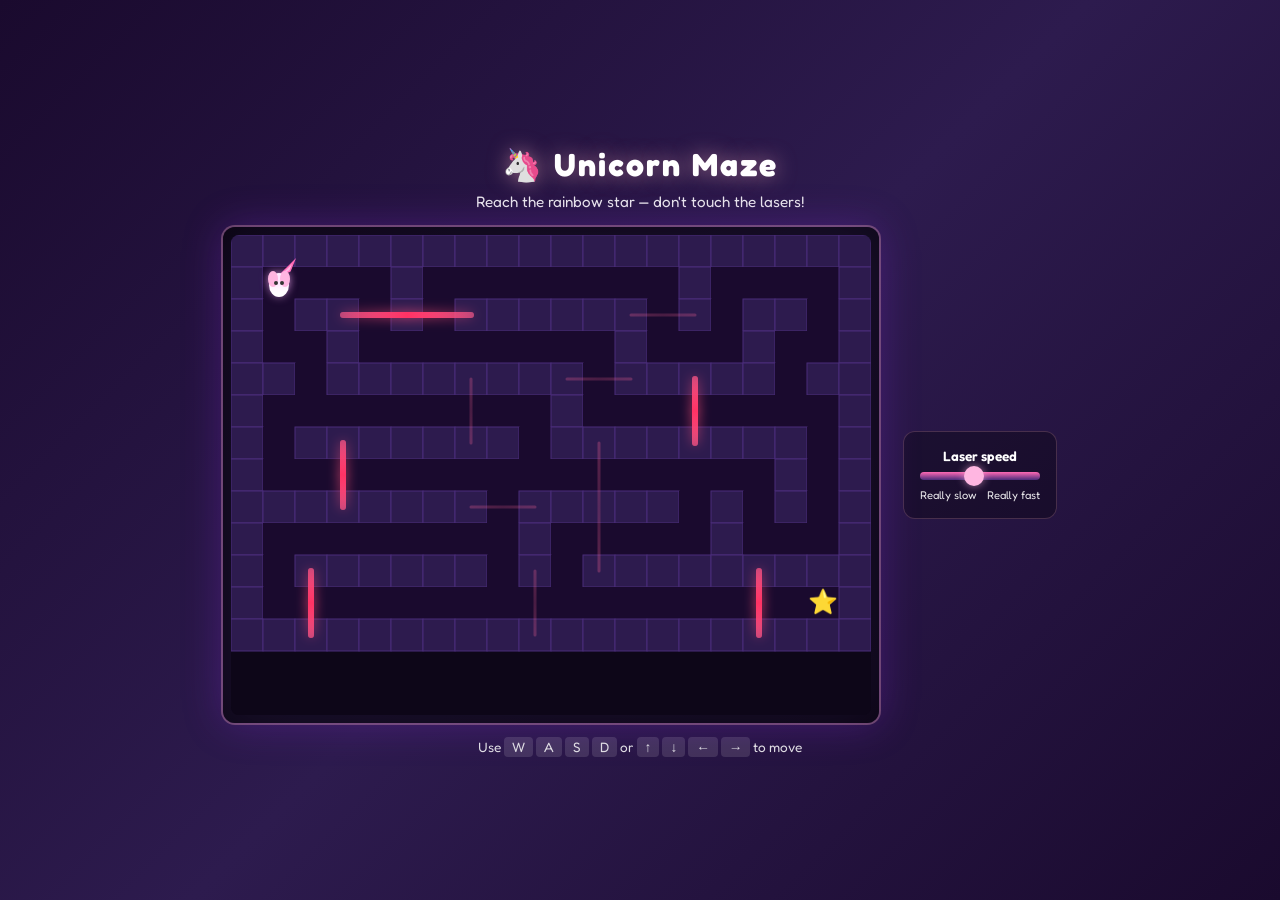
==== unicorn-maze/index.html @ 155fbad3 "feat: rainbow maze v1" ====
<!DOCTYPE html>
<html lang="en">
<head>
  <meta charset="UTF-8">
  <meta name="viewport" content="width=device-width, initial-scale=1.0">
  <title>Unicorn Maze — Evade the Lasers</title>
  <style>
    @import url('https://fonts.googleapis.com/css2?family=Fredoka:wght@400;600&display=swap');

    * {
      margin: 0;
      padding: 0;
      box-sizing: border-box;
    }

    body {
      min-height: 100vh;
      display: flex;
      flex-direction: column;
      align-items: center;
      justify-content: center;
      background: linear-gradient(135deg, #1a0a2e 0%, #2d1b4e 50%, #1a0a2e 100%);
      font-family: 'Fredoka', sans-serif;
      color: #fff;
      overflow: hidden;
    }

    h1 {
      font-size: 2rem;
      margin-bottom: 0.5rem;
      text-shadow: 0 0 20px rgba(255, 182, 193, 0.5);
      letter-spacing: 2px;
    }

    .subtitle {
      font-size: 0.95rem;
      opacity: 0.9;
      margin-bottom: 1rem;
    }

    .game-wrapper {
      display: flex;
      align-items: center;
      gap: 1.5rem;
    }

    #game-container {
      position: relative;
      background: rgba(0, 0, 0, 0.4);
      border-radius: 12px;
      padding: 8px;
      box-shadow:
        0 0 0 2px rgba(255, 182, 193, 0.3),
        0 0 40px rgba(138, 43, 226, 0.3),
        inset 0 0 60px rgba(0, 0, 0, 0.5);
    }

    .laser-speed-panel {
      display: flex;
      flex-direction: column;
      align-items: center;
      gap: 0.5rem;
      padding: 1rem;
      background: rgba(0, 0, 0, 0.3);
      border-radius: 12px;
      border: 1px solid rgba(255, 182, 193, 0.2);
    }

    .laser-speed-panel label {
      font-size: 0.85rem;
      font-weight: 600;
      white-space: nowrap;
    }

    .laser-speed-panel input[type="range"] {
      width: 120px;
      height: 8px;
      -webkit-appearance: none;
      appearance: none;
      background: linear-gradient(to top, #4a2c7a, #ff69b4);
      border-radius: 4px;
      outline: none;
    }

    .laser-speed-panel input[type="range"]::-webkit-slider-thumb {
      -webkit-appearance: none;
      width: 20px;
      height: 20px;
      border-radius: 50%;
      background: #ffb6e1;
      cursor: pointer;
      box-shadow: 0 0 8px rgba(255, 182, 225, 0.6);
    }

    .laser-speed-panel input[type="range"]::-moz-range-thumb {
      width: 20px;
      height: 20px;
      border-radius: 50%;
      background: #ffb6e1;
      cursor: pointer;
      border: none;
      box-shadow: 0 0 8px rgba(255, 182, 225, 0.6);
    }

    .laser-speed-labels {
      display: flex;
      justify-content: space-between;
      width: 100%;
      font-size: 0.7rem;
      opacity: 0.9;
    }

    #game-canvas {
      display: block;
      border-radius: 8px;
      background: #0d0618;
      image-rendering: pixelated;
      image-rendering: crisp-edges;
    }

    .controls {
      margin-top: 1rem;
      font-size: 0.85rem;
      opacity: 0.85;
    }

    .controls kbd {
      background: rgba(255, 255, 255, 0.15);
      padding: 2px 8px;
      border-radius: 4px;
      font-family: inherit;
    }

    #message {
      position: absolute;
      top: 50%;
      left: 50%;
      transform: translate(-50%, -50%);
      font-size: 1.5rem;
      font-weight: 600;
      text-align: center;
      padding: 1.5rem 2rem;
      border-radius: 12px;
      pointer-events: none;
      opacity: 0;
      transition: opacity 0.3s;
      z-index: 10;
      text-shadow: 0 2px 10px rgba(0,0,0,0.8);
    }

    #message.show {
      opacity: 1;
      pointer-events: auto;
    }

    #message.win {
      background: linear-gradient(135deg, rgba(0, 255, 136, 0.3), rgba(0, 200, 100, 0.2));
      border: 2px solid rgba(0, 255, 136, 0.6);
      box-shadow: 0 0 30px rgba(0, 255, 136, 0.4);
    }

    #message.lose {
      background: linear-gradient(135deg, rgba(255, 80, 80, 0.3), rgba(200, 50, 50, 0.2));
      border: 2px solid rgba(255, 100, 100, 0.6);
      box-shadow: 0 0 30px rgba(255, 80, 80, 0.4);
    }

    #message .restart-btn {
      display: inline-block;
      margin-top: 1rem;
      padding: 0.5rem 1.5rem;
      background: rgba(255, 255, 255, 0.2);
      border: 2px solid rgba(255, 255, 255, 0.5);
      border-radius: 8px;
      color: #fff;
      cursor: pointer;
      font-family: inherit;
      font-size: 1rem;
      transition: all 0.2s;
    }

    #message .restart-btn:hover {
      background: rgba(255, 255, 255, 0.3);
      transform: scale(1.05);
    }
  </style>
</head>
<body>
  <h1>🦄 Unicorn Maze</h1>
  <p class="subtitle">Reach the rainbow star — don't touch the lasers!</p>

  <div class="game-wrapper">
    <div id="game-container">
      <canvas id="game-canvas" width="640" height="480"></canvas>
      <div id="message">
        <span class="text"></span>
        <button class="restart-btn">Play again</button>
      </div>
    </div>
    <div class="laser-speed-panel">
      <label for="laser-speed">Laser speed</label>
      <input type="range" id="laser-speed" min="1" max="10" value="5" step="1">
      <div class="laser-speed-labels">
        <span>Really slow</span>
        <span>Really fast</span>
      </div>
    </div>
  </div>

  <p class="controls">Use <kbd>W</kbd> <kbd>A</kbd> <kbd>S</kbd> <kbd>D</kbd> or <kbd>↑</kbd> <kbd>↓</kbd> <kbd>←</kbd> <kbd>→</kbd> to move</p>

  <script>
    (function () {
      const canvas = document.getElementById('game-canvas');
      const ctx = canvas.getContext('2d');
      const messageEl = document.getElementById('message');
      const messageText = messageEl.querySelector('.text');
      const restartBtn = messageEl.querySelector('.restart-btn');
      const laserSpeedSlider = document.getElementById('laser-speed');

      // Slider 1 = really slow (long period), 10 = really fast (short period). Maps to period multiplier.
      function getLaserPeriodMultiplier() {
        const step = Number(laserSpeedSlider.value);
        return 2.5 - (2.25 * (step - 1)) / 9;
      }

      const TILE = 32;
      const COLS = Math.floor(640 / TILE);
      const ROWS = Math.floor(480 / TILE);

      // 0 = empty, 1 = wall, 2 = start, 3 = goal
      const maze = [
        [1,1,1,1,1,1,1,1,1,1,1,1,1,1,1,1,1,1,1,1],
        [1,2,0,0,0,1,0,0,0,0,0,0,0,0,1,0,0,0,0,1],
        [1,0,1,1,0,1,0,1,1,1,1,1,1,0,1,0,1,1,0,1],
        [1,0,0,1,0,0,0,0,0,0,0,0,1,0,0,0,1,0,0,1],
        [1,1,0,1,1,1,1,1,1,1,1,0,1,1,1,1,1,0,1,1],
        [1,0,0,0,0,0,0,0,0,0,1,0,0,0,0,0,0,0,0,1],
        [1,0,1,1,1,1,1,1,1,0,1,1,1,1,1,1,1,1,0,1],
        [1,0,0,0,0,0,0,0,0,0,0,0,0,0,0,0,0,1,0,1],
        [1,1,1,1,1,1,1,1,0,1,1,1,1,1,0,1,0,1,0,1],
        [1,0,0,0,0,0,0,0,0,1,0,0,0,0,0,1,0,0,0,1],
        [1,0,1,1,1,1,1,1,0,1,0,1,1,1,1,1,1,1,1,1],
        [1,0,0,0,0,0,0,0,0,0,0,0,0,0,0,0,0,0,3,1],
        [1,1,1,1,1,1,1,1,1,1,1,1,1,1,1,1,1,1,1,1],
      ];

      // Laser barriers: { x, y, horizontal, length, phase (0-1), period } — ~45% slower than original
      const lasers = [
        { x: 2, y: 10, horizontal: false, length: 3, phase: 0.1, period: 3.485 },  
        { x: 3, y: 2, horizontal: true,  length: 5, phase: 0, period: 2.904 },
        { x: 3, y: 6, horizontal: false, length: 3, phase: 0.2, period: 3.63 },
        { x: 7, y: 4, horizontal: false, length: 3, phase: 0.3, period: 3.194 },
        { x: 7, y: 8, horizontal: true,  length: 3, phase: 0.4, period: 2.759 },
        { x: 9, y: 10, horizontal: false, length: 3, phase: 0.5, period: 2.468 },
        { x: 10, y: 4, horizontal: true,  length: 3, phase: 0.7, period: 2.904 },
        { x: 11, y: 6, horizontal: false, length: 5, phase: 0.6, period: 3.049 },
        { x: 12, y: 2, horizontal: true, length: 3, phase: 0.5, period: 2.614 },        
        { x: 14, y: 4, horizontal: false, length: 3, phase: 0, period: 3.34 },
        { x: 16, y: 10, horizontal: false, length: 3, phase: 0.8, period: 3.194 },
        
      ];

      let player = { x: 1, y: 1 };
      let gameOver = false;
      let won = false;
      let lastTime = 0;

      function getTile(x, y) {
        const col = Math.floor(x / TILE);
        const row = Math.floor(y / TILE);
        if (col < 0 || col >= COLS || row < 0 || row >= ROWS) return 1;
        return maze[row] ? maze[row][col] : 1;
      }

      function cellToPixel(c) {
        return c * TILE;
      }

      function pixelToCell(p) {
        return Math.floor(p / TILE);
      }

      function isWall(col, row) {
        if (row < 0 || row >= maze.length || col < 0 || col >= maze[0].length) return true;
        return maze[row][col] === 1;
      }

      function checkLaserCollision() {
        const t = performance.now() / 1000;
        const cx = player.x;
        const cy = player.y;

        const periodMult = getLaserPeriodMultiplier();
        for (const l of lasers) {
          const on = (t / (l.period * periodMult) + l.phase) % 1 < 0.5;
          if (!on) continue;

          // Only zap when the player is standing in a cell that the laser beam actually passes through
          if (l.horizontal) {
            if (cy === l.y && cx >= l.x && cx < l.x + l.length) return true;
          } else {
            if (cx === l.x && cy >= l.y && cy < l.y + l.length) return true;
          }
        }
        return false;
      }

      function drawMaze() {
        for (let row = 0; row < maze.length; row++) {
          for (let col = 0; col < maze[0].length; col++) {
            const x = col * TILE;
            const y = row * TILE;
            if (maze[row][col] === 1) {
              ctx.fillStyle = '#2d1b4e';
              ctx.fillRect(x, y, TILE, TILE);
              ctx.strokeStyle = '#4a2c7a';
              ctx.lineWidth = 1;
              ctx.strokeRect(x, y, TILE, TILE);
            } else {
              ctx.fillStyle = '#1a0a2e';
              ctx.fillRect(x, y, TILE, TILE);
              if (maze[row][col] === 3) {
                ctx.font = '24px Fredoka';
                ctx.textAlign = 'center';
                ctx.textBaseline = 'middle';
                ctx.fillText('⭐', x + TILE / 2, y + TILE / 2);
              }
            }
          }
        }
      }

      function drawLasers(time) {
        const periodMult = getLaserPeriodMultiplier();
        for (const l of lasers) {
          const on = (time / (l.period * periodMult) + l.phase) % 1 < 0.5;
          const lx = cellToPixel(l.x);
          const ly = cellToPixel(l.y);

          const gradient = ctx.createLinearGradient(
            lx, ly,
            l.horizontal ? lx + l.length * TILE : lx,
            l.horizontal ? ly : ly + l.length * TILE
          );
          gradient.addColorStop(0, 'rgba(255, 100, 150, 0.3)');
          gradient.addColorStop(0.5, on ? 'rgba(255, 50, 100, 0.95)' : 'rgba(255, 100, 150, 0.2)');
          gradient.addColorStop(1, 'rgba(255, 100, 150, 0.3)');

          ctx.strokeStyle = gradient;
          ctx.lineWidth = on ? 6 : 3;
          ctx.lineCap = 'round';
          ctx.beginPath();
          // Draw only within the cells the laser occupies (center of first cell to center of last cell)
          if (l.horizontal) {
            const xStart = lx + TILE / 2;
            const xEnd = lx + (l.length - 1) * TILE + TILE / 2;
            ctx.moveTo(xStart, ly + TILE / 2);
            ctx.lineTo(xEnd, ly + TILE / 2);
          } else {
            const yStart = ly + TILE / 2;
            const yEnd = ly + (l.length - 1) * TILE + TILE / 2;
            ctx.moveTo(lx + TILE / 2, yStart);
            ctx.lineTo(lx + TILE / 2, yEnd);
          }
          ctx.stroke();

          if (on) {
            ctx.shadowColor = 'rgba(255, 80, 120, 0.9)';
            ctx.shadowBlur = 12;
            ctx.stroke();
            ctx.shadowBlur = 0;
          }
        }
      }

      function drawUnicorn(px, py) {
        const cx = px + TILE / 2;
        const cy = py + TILE / 2 - 2;

        ctx.save();

        // Horn (cone shape – wide base, narrow tip)        // Horn (cone shape – wide base, narrow tip)
        const hornBaseL = { x: cx - 1, y: cy - 4 };
        const hornBaseR = { x: cx + 11, y: cy - 10 };
        const hornTip = { x: cx + 15, y: cy - 20 };
        ctx.fillStyle = '#ffb6e1';
        ctx.beginPath();
        ctx.moveTo(hornBaseL.x, hornBaseL.y);
        ctx.lineTo(hornTip.x, hornTip.y);
        ctx.lineTo(hornBaseR.x, hornBaseR.y);
        ctx.closePath();
        ctx.fill();
        ctx.strokeStyle = '#ff69b4';
        ctx.lineWidth = 1.5;
        ctx.stroke();

        // Body
        ctx.shadowColor = 'rgba(255, 182, 255, 0.5)';
        ctx.shadowBlur = 8;

        ctx.fillStyle = '#fff';
        ctx.beginPath();
        ctx.ellipse(cx, cy + 4, 10, 12, 0, 0, Math.PI * 2);
        ctx.fill();

        // Ears
        ctx.fillStyle = '#ffb6e1';
        ctx.beginPath();
        ctx.ellipse(cx - 6, cy - 2, 5, 8, 0, 0, Math.PI * 2);
        ctx.ellipse(cx + 6, cy - 2, 5, 8, 0, 0, Math.PI * 2);
        ctx.fill();

        // Eyes
        ctx.fillStyle = '#333';
        ctx.beginPath();
        ctx.arc(cx - 3, cy + 2, 2, 0, Math.PI * 2);
        ctx.arc(cx + 3, cy + 2, 2, 0, Math.PI * 2);
        ctx.fill();

        ctx.restore();
      }

      function tryMove(dx, dy) {
        if (gameOver) return;
        const nx = player.x + dx;
        const ny = player.y + dy;
        if (isWall(nx, ny)) return;
        player.x = nx;
        player.y = ny;

        if (checkLaserCollision()) {
          gameOver = true;
          won = false;
          showMessage('Zapped by a laser!', 'lose');
        } else if (maze[player.y][player.x] === 3) {
          gameOver = true;
          won = true;
          showMessage('You reached the star!', 'win');
        }
      }

      function showMessage(text, type) {
        messageText.textContent = text;
        messageEl.className = 'show ' + type;
      }

      function hideMessage() {
        messageEl.classList.remove('show', 'win', 'lose');
      }

      function gameLoop(time) {
        const dt = (time - lastTime) / 1000;
        lastTime = time;

        ctx.fillStyle = '#0d0618';
        ctx.fillRect(0, 0, canvas.width, canvas.height);
        drawMaze();
        drawLasers(time / 1000);
        drawUnicorn(cellToPixel(player.x), cellToPixel(player.y));

        if (gameOver) {
          return;
        }
        // Zap if a laser turns on while you're standing on its cell
        if (checkLaserCollision()) {
          gameOver = true;
          won = false;
          showMessage('Zapped by a laser!', 'lose');
          return;
        }
        requestAnimationFrame(gameLoop);
      }

      function reset() {
        player = { x: 1, y: 1 };
        gameOver = false;
        won = false;
        hideMessage();
        lastTime = performance.now();
        requestAnimationFrame(gameLoop);
      }

      document.addEventListener('keydown', (e) => {
        if (messageEl.classList.contains('show')) return;
        e.preventDefault();
        switch (e.key) {
          case 'ArrowUp':
          case 'w':
          case 'W':
            tryMove(0, -1);
            break;
          case 'ArrowDown':
          case 's':
          case 'S':
            tryMove(0, 1);
            break;
          case 'ArrowLeft':
          case 'a':
          case 'A':
            tryMove(-1, 0);
            break;
          case 'ArrowRight':
          case 'd':
          case 'D':
            tryMove(1, 0);
            break;
        }
      });

      restartBtn.addEventListener('click', reset);

      reset();
    })();
  </script>
</body>
</html>
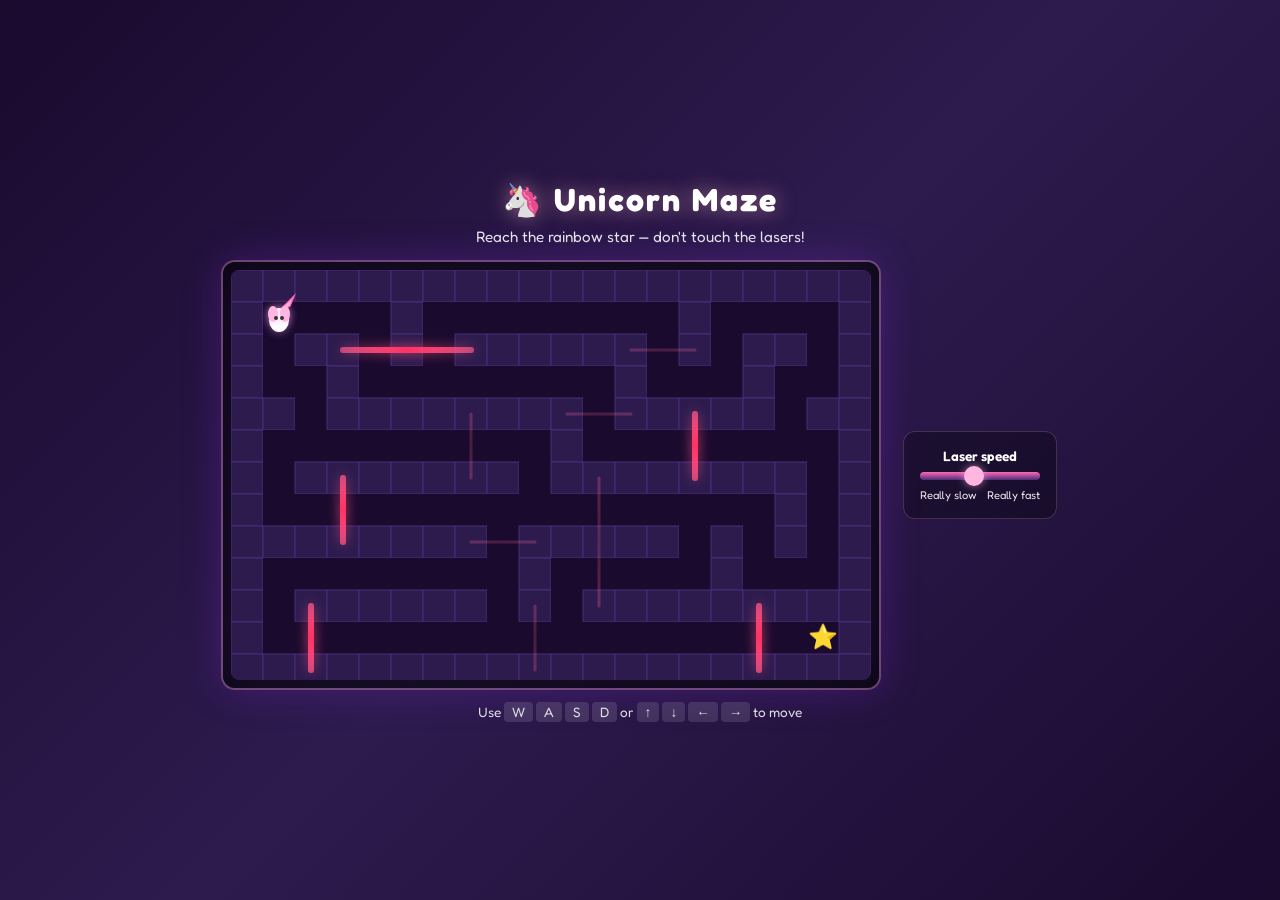
==== commit aeece412: "fix: support mobile devices" ====
--- a/unicorn-maze/index.html
+++ b/unicorn-maze/index.html
@@ -2,7 +2,8 @@
 <html lang="en">
 <head>
   <meta charset="UTF-8">
-  <meta name="viewport" content="width=device-width, initial-scale=1.0">
+  <meta name="viewport" content="width=device-width, initial-scale=1.0, maximum-scale=1.0, user-scalable=no">
+  <meta name="mobile-web-app-capable" content="yes">
   <title>Unicorn Maze — Evade the Lasers</title>
   <style>
     @import url('https://fonts.googleapis.com/css2?family=Fredoka:wght@400;600&display=swap');
@@ -42,6 +43,24 @@
       display: flex;
       align-items: center;
       gap: 1.5rem;
+      flex-wrap: wrap;
+      justify-content: center;
+    }
+
+    @media (max-width: 700px) {
+      .game-wrapper {
+        flex-direction: column;
+        gap: 1rem;
+      }
+      h1 { font-size: 1.5rem; }
+      .subtitle { font-size: 0.85rem; }
+    }
+
+    .controls.keyboard-hint { display: block; }
+    .controls.touch-hint { display: none; }
+    @media (pointer: coarse) {
+      .controls.keyboard-hint { display: none; }
+      .controls.touch-hint { display: block; }
     }
 
     #game-container {
@@ -53,6 +72,8 @@
         0 0 0 2px rgba(255, 182, 193, 0.3),
         0 0 40px rgba(138, 43, 226, 0.3),
         inset 0 0 60px rgba(0, 0, 0, 0.5);
+      max-width: 100%;
+      touch-action: none;
     }
 
     .laser-speed-panel {
@@ -116,6 +137,8 @@
       background: #0d0618;
       image-rendering: pixelated;
       image-rendering: crisp-edges;
+      max-width: 100%;
+      height: auto;
     }
 
     .controls {
@@ -183,6 +206,45 @@
       background: rgba(255, 255, 255, 0.3);
       transform: scale(1.05);
     }
+
+    /* On-screen D-pad for touch devices */
+    .dpad {
+      display: none;
+      grid-template-columns: 1fr 1fr 1fr;
+      grid-template-rows: 1fr 1fr 1fr;
+      gap: 4px;
+      width: 140px;
+      height: 140px;
+      margin-top: 0.75rem;
+      touch-action: none;
+    }
+    .dpad button {
+      background: rgba(255, 182, 193, 0.25);
+      border: 2px solid rgba(255, 182, 193, 0.5);
+      border-radius: 12px;
+      color: #fff;
+      font-size: 1.5rem;
+      cursor: pointer;
+      -webkit-tap-highlight-color: transparent;
+      user-select: none;
+      min-width: 44px;
+      min-height: 44px;
+      padding: 0;
+      display: flex;
+      align-items: center;
+      justify-content: center;
+    }
+    .dpad button:active {
+      background: rgba(255, 182, 225, 0.5);
+      transform: scale(0.95);
+    }
+    .dpad .up   { grid-column: 2; grid-row: 1; }
+    .dpad .down { grid-column: 2; grid-row: 3; }
+    .dpad .left { grid-column: 1; grid-row: 2; }
+    .dpad .right{ grid-column: 3; grid-row: 2; }
+    @media (pointer: coarse) {
+      .dpad { display: grid; }
+    }
   </style>
 </head>
 <body>
@@ -191,7 +253,7 @@
 
   <div class="game-wrapper">
     <div id="game-container">
-      <canvas id="game-canvas" width="640" height="480"></canvas>
+      <canvas id="game-canvas" width="640" height="410"></canvas>
       <div id="message">
         <span class="text"></span>
         <button class="restart-btn">Play again</button>
@@ -207,7 +269,13 @@
     </div>
   </div>
 
-  <p class="controls">Use <kbd>W</kbd> <kbd>A</kbd> <kbd>S</kbd> <kbd>D</kbd> or <kbd>↑</kbd> <kbd>↓</kbd> <kbd>←</kbd> <kbd>→</kbd> to move</p>
+  <p class="controls keyboard-hint">Use <kbd>W</kbd> <kbd>A</kbd> <kbd>S</kbd> <kbd>D</kbd> or <kbd>↑</kbd> <kbd>↓</kbd> <kbd>←</kbd> <kbd>→</kbd> to move</p>
+  <div class="dpad" aria-label="Movement controls">
+    <button type="button" class="up" aria-label="Up">↑</button>
+    <button type="button" class="down" aria-label="Down">↓</button>
+    <button type="button" class="left" aria-label="Left">←</button>
+    <button type="button" class="right" aria-label="Right">→</button>
+  </div>
 
   <script>
     (function () {
@@ -510,6 +578,33 @@
 
       restartBtn.addEventListener('click', reset);
 
+      // D-pad for touch devices
+      const dpadUp = document.querySelector('.dpad .up');
+      const dpadDown = document.querySelector('.dpad .down');
+      const dpadLeft = document.querySelector('.dpad .left');
+      const dpadRight = document.querySelector('.dpad .right');
+      if (dpadUp) {
+        dpadUp.addEventListener('click', () => tryMove(0, -1));
+        dpadUp.addEventListener('touchstart', (e) => { e.preventDefault(); tryMove(0, -1); }, { passive: false });
+      }
+      if (dpadDown) {
+        dpadDown.addEventListener('click', () => tryMove(0, 1));
+        dpadDown.addEventListener('touchstart', (e) => { e.preventDefault(); tryMove(0, 1); }, { passive: false });
+      }
+      if (dpadLeft) {
+        dpadLeft.addEventListener('click', () => tryMove(-1, 0));
+        dpadLeft.addEventListener('touchstart', (e) => { e.preventDefault(); tryMove(-1, 0); }, { passive: false });
+      }
+      if (dpadRight) {
+        dpadRight.addEventListener('click', () => tryMove(1, 0));
+        dpadRight.addEventListener('touchstart', (e) => { e.preventDefault(); tryMove(1, 0); }, { passive: false });
+      }
+
+      // Prevent pull-to-refresh and double-tap zoom on game area
+      document.getElementById('game-container').addEventListener('touchmove', (e) => {
+        if (e.target.closest('#game-canvas')) e.preventDefault();
+      }, { passive: false });
+
       reset();
     })();
   </script>
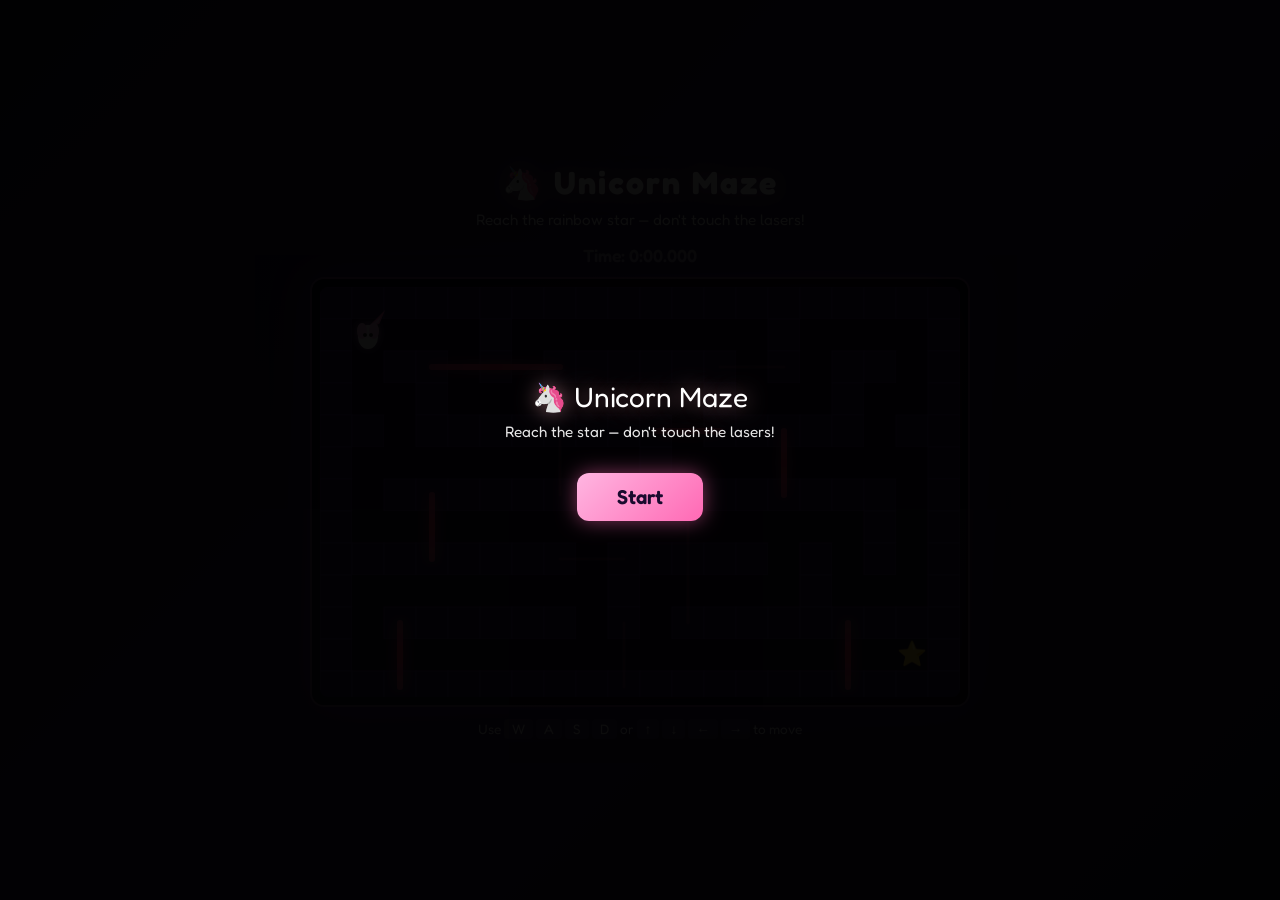
==== commit 4990b0c0: "feat: prepare game to be used in olympics" ====
--- a/unicorn-maze/index.html
+++ b/unicorn-maze/index.html
@@ -74,61 +74,6 @@
         inset 0 0 60px rgba(0, 0, 0, 0.5);
       max-width: 100%;
       touch-action: none;
-    }
-
-    .laser-speed-panel {
-      display: flex;
-      flex-direction: column;
-      align-items: center;
-      gap: 0.5rem;
-      padding: 1rem;
-      background: rgba(0, 0, 0, 0.3);
-      border-radius: 12px;
-      border: 1px solid rgba(255, 182, 193, 0.2);
-    }
-
-    .laser-speed-panel label {
-      font-size: 0.85rem;
-      font-weight: 600;
-      white-space: nowrap;
-    }
-
-    .laser-speed-panel input[type="range"] {
-      width: 120px;
-      height: 8px;
-      -webkit-appearance: none;
-      appearance: none;
-      background: linear-gradient(to top, #4a2c7a, #ff69b4);
-      border-radius: 4px;
-      outline: none;
-    }
-
-    .laser-speed-panel input[type="range"]::-webkit-slider-thumb {
-      -webkit-appearance: none;
-      width: 20px;
-      height: 20px;
-      border-radius: 50%;
-      background: #ffb6e1;
-      cursor: pointer;
-      box-shadow: 0 0 8px rgba(255, 182, 225, 0.6);
-    }
-
-    .laser-speed-panel input[type="range"]::-moz-range-thumb {
-      width: 20px;
-      height: 20px;
-      border-radius: 50%;
-      background: #ffb6e1;
-      cursor: pointer;
-      border: none;
-      box-shadow: 0 0 8px rgba(255, 182, 225, 0.6);
-    }
-
-    .laser-speed-labels {
-      display: flex;
-      justify-content: space-between;
-      width: 100%;
-      font-size: 0.7rem;
-      opacity: 0.9;
     }
 
     #game-canvas {
@@ -245,11 +190,72 @@
     @media (pointer: coarse) {
       .dpad { display: grid; }
     }
+
+    /* Start overlay */
+    #start-overlay {
+      position: fixed;
+      inset: 0;
+      background: rgba(0, 0, 0, 0.95);
+      display: flex;
+      flex-direction: column;
+      align-items: center;
+      justify-content: center;
+      z-index: 100;
+      transition: opacity 0.3s;
+    }
+    #start-overlay.hidden {
+      pointer-events: none;
+      opacity: 0;
+    }
+    #start-overlay .start-title {
+      font-size: 1.75rem;
+      margin-bottom: 0.5rem;
+      text-shadow: 0 0 20px rgba(255, 182, 193, 0.5);
+    }
+    #start-overlay .start-subtitle {
+      font-size: 0.95rem;
+      opacity: 0.9;
+      margin-bottom: 2rem;
+    }
+    #start-overlay #start-btn {
+      padding: 0.75rem 2.5rem;
+      font-size: 1.25rem;
+      font-family: 'Fredoka', sans-serif;
+      font-weight: 600;
+      color: #1a0a2e;
+      background: linear-gradient(135deg, #ffb6e1, #ff69b4);
+      border: none;
+      border-radius: 12px;
+      cursor: pointer;
+      box-shadow: 0 0 20px rgba(255, 105, 180, 0.5);
+      transition: transform 0.2s, box-shadow 0.2s;
+    }
+    #start-overlay #start-btn:hover {
+      transform: scale(1.05);
+      box-shadow: 0 0 30px rgba(255, 105, 180, 0.7);
+    }
+
+    .timer-display {
+      font-size: 1.1rem;
+      font-weight: 600;
+      margin-bottom: 0.5rem;
+      min-height: 1.5em;
+    }
+    .timer-display.inactive {
+      opacity: 0.5;
+    }
   </style>
 </head>
 <body>
+  <div id="start-overlay">
+    <p class="start-title">🦄 Unicorn Maze</p>
+    <p class="start-subtitle">Reach the star — don't touch the lasers!</p>
+    <button type="button" id="start-btn">Start</button>
+  </div>
+
   <h1>🦄 Unicorn Maze</h1>
   <p class="subtitle">Reach the rainbow star — don't touch the lasers!</p>
+  <p class="timer-display inactive" id="timer-display" aria-live="polite">Time: 0:00</p>
 
   <div class="game-wrapper">
     <div id="game-container">
@@ -259,14 +265,6 @@
         <button class="restart-btn">Play again</button>
       </div>
     </div>
-    <div class="laser-speed-panel">
-      <label for="laser-speed">Laser speed</label>
-      <input type="range" id="laser-speed" min="1" max="10" value="5" step="1">
-      <div class="laser-speed-labels">
-        <span>Really slow</span>
-        <span>Really fast</span>
-      </div>
-    </div>
   </div>
 
   <p class="controls keyboard-hint">Use <kbd>W</kbd> <kbd>A</kbd> <kbd>S</kbd> <kbd>D</kbd> or <kbd>↑</kbd> <kbd>↓</kbd> <kbd>←</kbd> <kbd>→</kbd> to move</p>
@@ -284,12 +282,14 @@
       const messageEl = document.getElementById('message');
       const messageText = messageEl.querySelector('.text');
       const restartBtn = messageEl.querySelector('.restart-btn');
-      const laserSpeedSlider = document.getElementById('laser-speed');
-
-      // Slider 1 = really slow (long period), 10 = really fast (short period). Maps to period multiplier.
+      const startOverlay = document.getElementById('start-overlay');
+      const startBtn = document.getElementById('start-btn');
+      const timerDisplay = document.getElementById('timer-display');
+
+      // Laser speed fixed at 6 (same formula as former slider: 1 = slow, 10 = fast).
+      const LASER_SPEED = 6;
       function getLaserPeriodMultiplier() {
-        const step = Number(laserSpeedSlider.value);
-        return 2.5 - (2.25 * (step - 1)) / 9;
+        return 2.5 - (2.25 * (LASER_SPEED - 1)) / 9;
       }
 
       const TILE = 32;
@@ -333,6 +333,10 @@
       let gameOver = false;
       let won = false;
       let lastTime = 0;
+      let gameStarted = false;
+      let timerStartTime = 0;
+      let timerStopped = false;
+      let elapsedWhenStopped = 0;
 
       function getTile(x, y) {
         const col = Math.floor(x / TILE);
@@ -489,7 +493,26 @@
         ctx.restore();
       }
 
+      function formatTime(seconds) {
+        const m = Math.floor(seconds / 60);
+        const s = Math.floor(seconds % 60);
+        const ms = Math.floor((seconds % 1) * 1000);
+        return m + ':' + (s < 10 ? '0' : '') + s + '.' + String(ms).padStart(3, '0');
+      }
+
+      function updateTimerDisplay() {
+        if (timerStopped) {
+          timerDisplay.textContent = 'Time: ' + formatTime(elapsedWhenStopped);
+          return;
+        }
+        if (gameStarted && timerStartTime) {
+          const elapsed = (performance.now() - timerStartTime) / 1000;
+          timerDisplay.textContent = 'Time: ' + formatTime(elapsed);
+        }
+      }
+
       function tryMove(dx, dy) {
+        if (!gameStarted) return;
         if (gameOver) return;
         const nx = player.x + dx;
         const ny = player.y + dy;
@@ -498,13 +521,14 @@
         player.y = ny;
 
         if (checkLaserCollision()) {
-          gameOver = true;
-          won = false;
-          showMessage('Zapped by a laser!', 'lose');
+          player.x = 1;
+          player.y = 1;
         } else if (maze[player.y][player.x] === 3) {
           gameOver = true;
           won = true;
-          showMessage('You reached the star!', 'win');
+          timerStopped = true;
+          elapsedWhenStopped = (performance.now() - timerStartTime) / 1000;
+          showMessage('You reached the star! Time: ' + formatTime(elapsedWhenStopped), 'win');
         }
       }
 
@@ -530,12 +554,11 @@
         if (gameOver) {
           return;
         }
-        // Zap if a laser turns on while you're standing on its cell
+        updateTimerDisplay();
+        // Zap if a laser turns on while you're standing on its cell — respawn at start, timer keeps running
         if (checkLaserCollision()) {
-          gameOver = true;
-          won = false;
-          showMessage('Zapped by a laser!', 'lose');
-          return;
+          player.x = 1;
+          player.y = 1;
         }
         requestAnimationFrame(gameLoop);
       }
@@ -544,12 +567,27 @@
         player = { x: 1, y: 1 };
         gameOver = false;
         won = false;
+        gameStarted = false;
+        timerStopped = false;
+        timerStartTime = 0;
+        elapsedWhenStopped = 0;
         hideMessage();
+        startOverlay.classList.remove('hidden');
+        timerDisplay.textContent = 'Time: 0:00.000';
+        timerDisplay.classList.add('inactive');
         lastTime = performance.now();
         requestAnimationFrame(gameLoop);
       }
 
+      startBtn.addEventListener('click', () => {
+        startOverlay.classList.add('hidden');
+        gameStarted = true;
+        timerStartTime = performance.now();
+        timerDisplay.classList.remove('inactive');
+      });
+
       document.addEventListener('keydown', (e) => {
+        if (!gameStarted) return;
         if (messageEl.classList.contains('show')) return;
         e.preventDefault();
         switch (e.key) {
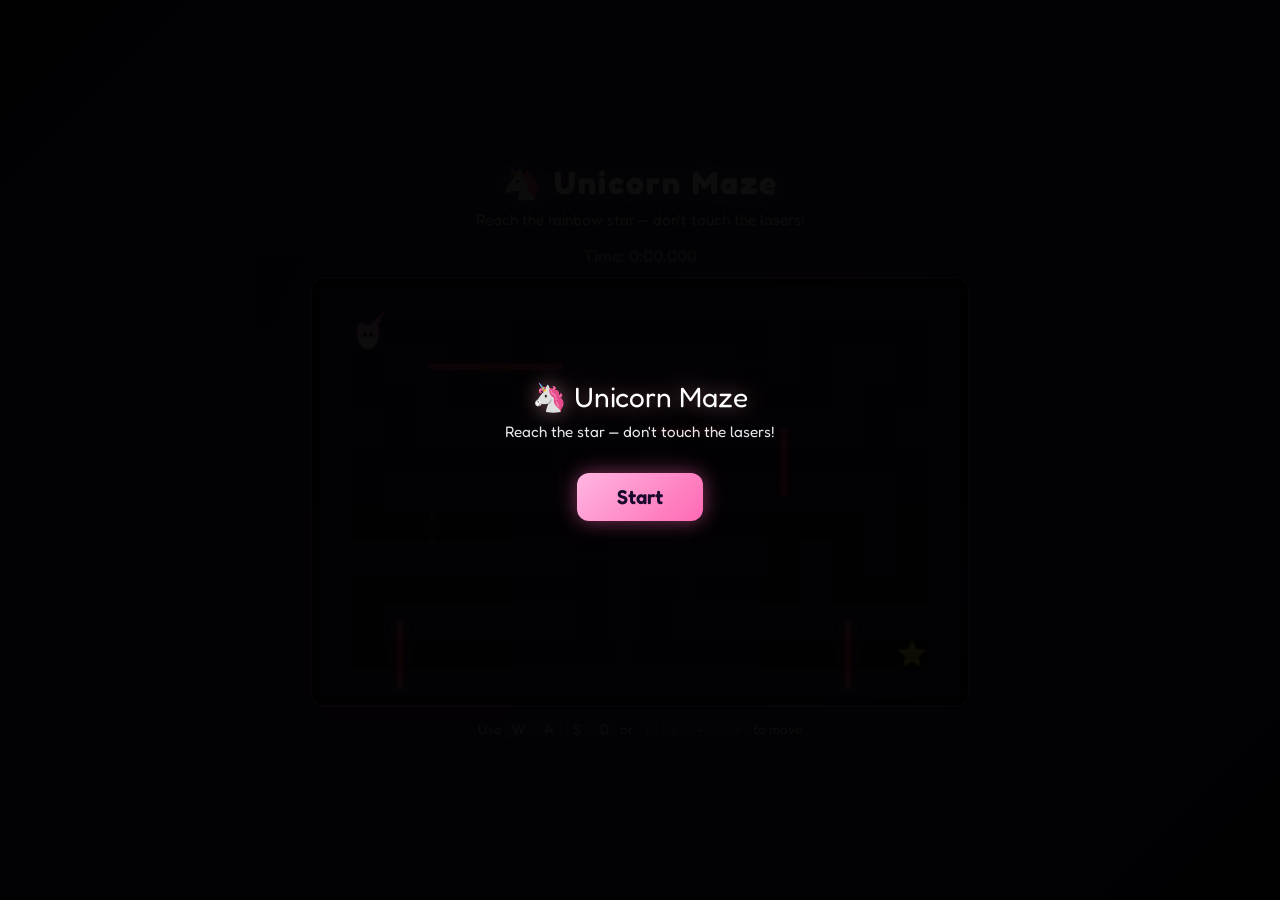
==== commit 20be0157: "feat: add score tracker" ====
--- a/unicorn-maze/index.html
+++ b/unicorn-maze/index.html
@@ -287,7 +287,7 @@
       const timerDisplay = document.getElementById('timer-display');
 
       // Laser speed fixed at 6 (same formula as former slider: 1 = slow, 10 = fast).
-      const LASER_SPEED = 6;
+      const LASER_SPEED = 7;
       function getLaserPeriodMultiplier() {
         return 2.5 - (2.25 * (LASER_SPEED - 1)) / 9;
       }
